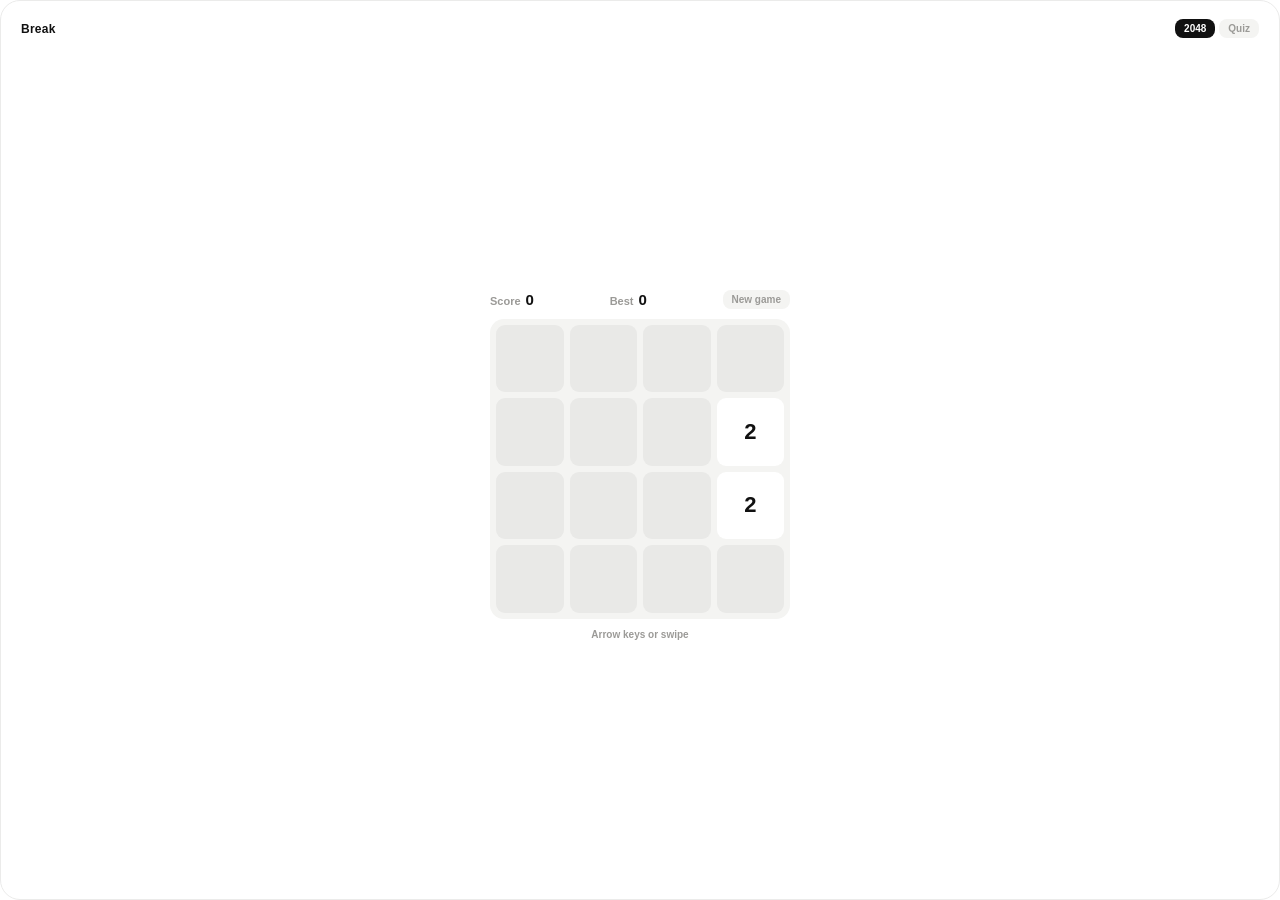
==== break.html @ 4e33201f "Add break widget (2048 + quiz)" ====
<!doctype html><html lang="en"><head><meta charset="utf-8"><meta name="viewport" content="width=device-width,initial-scale=1"><title>Break</title><link rel="stylesheet" href="w.css"><style>
.hd{padding-bottom:10px}.tabs{display:flex;gap:4px}
.pill.on{background:var(--ink);color:var(--bg)}
.pane{flex:1;min-height:0;display:none;flex-direction:column;align-items:center;justify-content:center;gap:10px}.pane.on{display:flex}
.bar{display:flex;align-items:center;justify-content:space-between;width:min(100%,300px);font-size:11px;font-weight:700;color:var(--mute)}
.bar b{color:var(--ink);font-size:15px;font-variant-numeric:tabular-nums;margin-left:5px}
.g{position:relative;width:min(100%,300px,calc(100vh - 150px));aspect-ratio:1;background:var(--chip);border-radius:14px;padding:6px;display:grid;grid-template-columns:repeat(4,1fr);grid-template-rows:repeat(4,1fr);gap:6px;touch-action:none;outline:0}
.c{border-radius:9px;background:var(--dot);display:flex;align-items:center;justify-content:center;font-weight:800;font-size:clamp(13px,5vmin,22px);font-variant-numeric:tabular-nums;color:var(--ink);transition:background .1s}
.c.v2{background:var(--bg)}.c.v4{background:#dcdcd9}.c.v8{background:#bdbdb9}.c.v16{background:#9a9a96;color:#fff}.c.v32{background:#787875;color:#fff}.c.v64{background:#5a5a57;color:#fff}.c.v128{background:#414140;color:#fff}.c.v256{background:#2e2e2d;color:#fff}.c.hi{background:#111;color:#fff}
.dark .c.v2{background:#3a3a3a}.dark .c.v4{background:#505050}.dark .c.v8{background:#6a6a6a}.dark .c.v16{background:#8a8a8a}.dark .c.v32{background:#a8a8a8;color:#111}.dark .c.v64{background:#c4c4c4;color:#111}.dark .c.v128{background:#dadada;color:#111}.dark .c.v256{background:#ececec;color:#111}.dark .c.hi{background:#fff;color:#111}
.c.big{font-size:clamp(11px,3.8vmin,17px)}
.ov{position:absolute;inset:0;border-radius:14px;background:rgba(255,255,255,.82);display:none;flex-direction:column;align-items:center;justify-content:center;gap:10px;font-weight:800;font-size:15px}.dark .ov{background:rgba(32,32,32,.85)}.ov.on{display:flex}
.hint{font-size:10px;color:var(--mute);font-weight:600}
.q{width:min(100%,420px);display:flex;flex-direction:column;gap:8px}
.qt{font-size:10px;font-weight:700;color:var(--mute);letter-spacing:.08em;text-transform:uppercase;display:flex;justify-content:space-between}
.qq{font-size:17px;font-weight:800;letter-spacing:-.01em;line-height:1.3;margin-bottom:2px}
.op{border:1px solid var(--line);background:var(--bg);color:var(--ink);font:inherit;font-size:12px;font-weight:600;line-height:1.4;text-align:left;border-radius:11px;padding:9px 12px;cursor:pointer}
.op:hover{border-color:var(--ink)}.op.ok{background:var(--ink);color:var(--bg);border-color:var(--ink)}.op.no{text-decoration:line-through;color:var(--mute)}.op:disabled{cursor:default}
.nx{align-self:flex-end;visibility:hidden}.nx.on{visibility:visible}
</style></head><body><div class="card"><div class="hd"><span>Break</span><span class="tabs"><button class="pill on" data-t="g">2048</button><button class="pill" data-t="q">Quiz</button></span></div>
<div class="pane on" id="pg"><div class="bar"><span>Score<b id="sc">0</b></span><span>Best<b id="bs">0</b></span><button class="pill" id="ng">New game</button></div><div class="g" id="g" tabindex="0" aria-label="2048 board. Use arrow keys."></div><div class="hint">Arrow keys or swipe</div></div>
<div class="pane" id="pq"><div class="q"><div class="qt"><span id="qs">Law terms</span><span id="qn"></span></div><div class="qq" id="qq"></div><div id="qo" style="display:flex;flex-direction:column;gap:6px"></div><button class="btn sm nx" id="qx">Next</button></div></div></div>
<script src="w.js"></script><script>
var $=W.$,G,S,over=false,best=+W.get('_g2048best',0)||0;
function rnd(n){return Math.floor(Math.random()*n)}
function spawn(){var e=[];G.forEach(function(v,i){if(!v)e.push(i)});if(e.length)G[e[rnd(e.length)]]=Math.random()<.9?2:4}
function fresh(){G=[];for(var i=0;i<16;i++)G.push(0);S=0;over=false;spawn();spawn();draw()}
function line(a){var o=a.filter(Boolean),r=[],i;for(i=0;i<o.length;i++){if(o[i]===o[i+1]){r.push(o[i]*2);S+=o[i]*2;i++}else r.push(o[i])}while(r.length<4)r.push(0);return r}
function move(d){if(over)return;var b=G.slice(),i,j,row;for(i=0;i<4;i++){row=[];for(j=0;j<4;j++)row.push(G[d<2?(d===0?i*4+j:i*4+3-j):(d===2?j*4+i:(3-j)*4+i)]);row=line(row);for(j=0;j<4;j++)G[d<2?(d===0?i*4+j:i*4+3-j):(d===2?j*4+i:(3-j)*4+i)]=row[j]}
if(G.join()!==b.join()){spawn();if(S>best){best=S;W.set('_g2048best',best)}if(stuck())over=true;draw()}}
function stuck(){for(var i=0;i<16;i++){if(!G[i])return false;if(i%4<3&&G[i]===G[i+1])return false;if(i<12&&G[i]===G[i+4])return false}return true}
function draw(){$('g').innerHTML=G.map(function(v){return '<div class="c'+(v?' '+(v>256?'hi':'v'+v):'')+(v>999?' big':'')+'">'+(v||'')+'</div>'}).join('')+'<div class="ov'+(over?' on':'')+'"><span>Game over</span><button class="btn sm" id="ag">Play again</button></div>';$('sc').textContent=S;$('bs').textContent=best;W.set('_g2048',{g:G,s:S})}
document.addEventListener('keydown',function(e){if(!$('pg').classList.contains('on'))return;var d={ArrowLeft:0,ArrowRight:1,ArrowUp:2,ArrowDown:3}[e.key];if(d==null)return;e.preventDefault();move(d)});
var tx=null,ty=null;$('g').addEventListener('pointerdown',function(e){tx=e.clientX;ty=e.clientY});
document.addEventListener('pointerup',function(e){if(tx==null)return;var dx=e.clientX-tx,dy=e.clientY-ty;tx=null;if(Math.max(Math.abs(dx),Math.abs(dy))<24)return;move(Math.abs(dx)>Math.abs(dy)?(dx<0?0:1):(dy<0?2:3))});
$('ng').onclick=fresh;$('g').onclick=function(e){if(e.target.id==='ag')fresh()};
var sv=W.get('_g2048',null);if(sv&&sv.g&&sv.g.length===16){G=sv.g;S=sv.s||0;over=stuck();draw()}else fresh();
var BASE=[['Consideration','A bargained-for exchange of something of legal value'],['Mailbox rule','Acceptance is effective when it is sent, not when it is received'],['Parol evidence rule','Bars outside evidence of earlier agreements that contradicts a fully integrated writing'],['Statute of frauds','Certain kinds of contracts must be in a signed writing to be enforceable'],['Promissory estoppel','A promise is enforced because someone reasonably relied on it to their detriment'],['Battery','Intentional harmful or offensive contact with another person'],['Assault','Intentionally causing reasonable apprehension of imminent harmful or offensive contact'],['Res ipsa loquitur','Negligence is inferred from the nature of the accident itself'],['Proximate cause','Legal cause: the harm falls within the foreseeable scope of the risk'],['Negligence per se','Breach is shown by violating a safety statute'],['Respondeat superior','An employer is liable for an employee’s torts within the scope of employment'],['Personal jurisdiction','A court’s power over the parties in the case'],['Subject matter jurisdiction','A court’s power to hear a particular type of case'],['Diversity jurisdiction','Parties are citizens of different states and more than $75,000 is in controversy'],['Erie doctrine','A federal court sitting in diversity applies state substantive law'],['Claim preclusion','A final judgment bars the same parties from relitigating the same claim'],['Summary judgment','Judgment without trial when there is no genuine dispute of material fact'],['Stare decisis','Courts follow precedent when deciding similar cases'],['Dicta','Statements in an opinion that are not necessary to the holding']],
Q=[],qi=0,right=0,done=0,mine=0;
function pool(){var P=[],seen={};try{W.get('nb',[]).forEach(function(x){var n=W.get('n:'+x.id,null);if(!n)return;n.pages.forEach(function(p){p.blocks.forEach(function(b){if(b.t==='concept'&&b.f&&b.f.k&&b.f.d){var k=b.f.k.trim(),d=b.f.d.replace(/\s+/g,' ').trim();if(k&&d&&d.length<220&&!seen[k.toLowerCase()]){seen[k.toLowerCase()]=1;P.push([k,d])}}})})})}catch(e){}
mine=P.length;BASE.forEach(function(b){if(!seen[b[0].toLowerCase()])P.push(b)});return P}
function shuf(a){for(var i=a.length-1;i>0;i--){var j=rnd(i+1),t=a[i];a[i]=a[j];a[j]=t}return a}
function ask(){if(!Q.length||qi>=Q.length){Q=shuf(pool());qi=0}var P=Q,cur=P[qi],ops=shuf(P.filter(function(x){return x!==cur})).slice(0,3);ops.push(cur);shuf(ops);
$('qs').textContent=mine?'Law terms + your '+mine+' concept'+(mine===1?'':'s'):'Law terms';$('qn').textContent=done?right+' / '+done:'';$('qq').textContent=cur[0];$('qx').classList.remove('on');
$('qo').innerHTML=ops.map(function(o){return '<button class="op" data-ok="'+(o===cur?1:0)+'">'+W.esc(o[1])+'</button>'}).join('')}
$('qo').onclick=function(e){var b=e.target.closest('.op');if(!b||b.disabled)return;done++;var ok=b.getAttribute('data-ok')==='1';if(ok)right++;[].forEach.call($('qo').children,function(x){x.disabled=true;if(x.getAttribute('data-ok')==='1')x.classList.add('ok');else if(x===b)x.classList.add('no')});$('qn').textContent=right+' / '+done;$('qx').classList.add('on');$('qx').focus()};
$('qx').onclick=function(){qi++;ask()};
document.querySelector('.tabs').onclick=function(e){var t=e.target.getAttribute('data-t');if(!t)return;[].forEach.call(this.children,function(b){b.classList.toggle('on',b===e.target)});$('pg').classList.toggle('on',t==='g');$('pq').classList.toggle('on',t==='q');if(t==='q'&&!$('qq').textContent)ask();if(t==='g')$('g').focus()};
</script></body></html>
---- w.css ----
:root{--bg:#fff;--ink:#111;--mute:#9b9a97;--line:#ebebea;--chip:#f4f4f2;--dot:#e9e9e7}
.dark{--bg:#202020;--ink:#f1f1ef;--mute:#8b8b88;--line:#2f2f2f;--chip:#2d2d2d;--dot:#3b3b3b}
*{box-sizing:border-box}
html,body{height:100%;margin:0;background:transparent}
body{font-family:-apple-system,BlinkMacSystemFont,"Pretendard","Apple SD Gothic Neo","Segoe UI","Helvetica Neue",Arial,sans-serif;color:var(--ink);-webkit-font-smoothing:antialiased}
.card{position:relative;height:100vh;background:var(--bg);border:1px solid var(--line);border-radius:20px;padding:18px 20px;display:flex;flex-direction:column;overflow:hidden}
.hd{display:flex;justify-content:space-between;align-items:center;gap:8px;font-size:12px;font-weight:700;letter-spacing:.02em;flex:none}
.sub{font-size:11px;color:var(--mute);font-weight:600}
.mid{flex:1;min-height:0;display:flex;flex-direction:column;align-items:center;justify-content:center}
.pill{border:0;background:var(--chip);color:var(--mute);border-radius:8px;font:inherit;font-size:10px;font-weight:700;padding:4px 9px;cursor:pointer}
.pill:hover{color:var(--ink)}
.btn{border:0;border-radius:999px;background:var(--ink);color:var(--bg);font:inherit;font-size:12px;font-weight:700;padding:9px 22px;cursor:pointer}
.btn.ghost{background:var(--chip);color:var(--mute)}
input{font:inherit;font-size:11px;color:var(--ink);background:var(--bg);border:1px solid var(--line);border-radius:7px;padding:4px 6px;min-width:0}
input:focus,button:focus-visible,[contenteditable]:focus{outline:2px solid var(--ink);outline-offset:1px}
.num{font-variant-numeric:tabular-nums;letter-spacing:-.03em;font-weight:800}
textarea{font:11px/1.4 ui-monospace,Menlo,monospace;color:var(--ink);background:var(--bg);border:1px solid var(--line);border-radius:8px;padding:8px;resize:none;width:100%}
select{font:inherit;font-size:11px;color:var(--ink);background:var(--bg);border:1px solid var(--line);border-radius:7px;padding:4px 6px;min-width:0}
.sheet{position:absolute;inset:0;background:rgba(0,0,0,.28);display:none;align-items:center;justify-content:center;z-index:5}
.sheet.on{display:flex}
.box{background:var(--bg);border:1px solid var(--line);border-radius:16px;padding:16px;width:min(300px,90%);max-height:92%;overflow:auto;display:flex;flex-direction:column;gap:8px}
.box h3{margin:0 0 2px;font-size:13px}
.box label{font-size:10px;font-weight:700;color:var(--mute);display:flex;flex-direction:column;gap:3px}
.box input,.box select{font-size:12px;padding:7px 8px}
.rowb{display:flex;gap:6px;justify-content:space-between;margin-top:4px}
.btn.sm{padding:7px 14px;font-size:11px}
.empty{font-size:11px;color:var(--mute);text-align:center;padding:18px 8px;line-height:1.6}
.hd>span,.pill,.sub{white-space:nowrap}
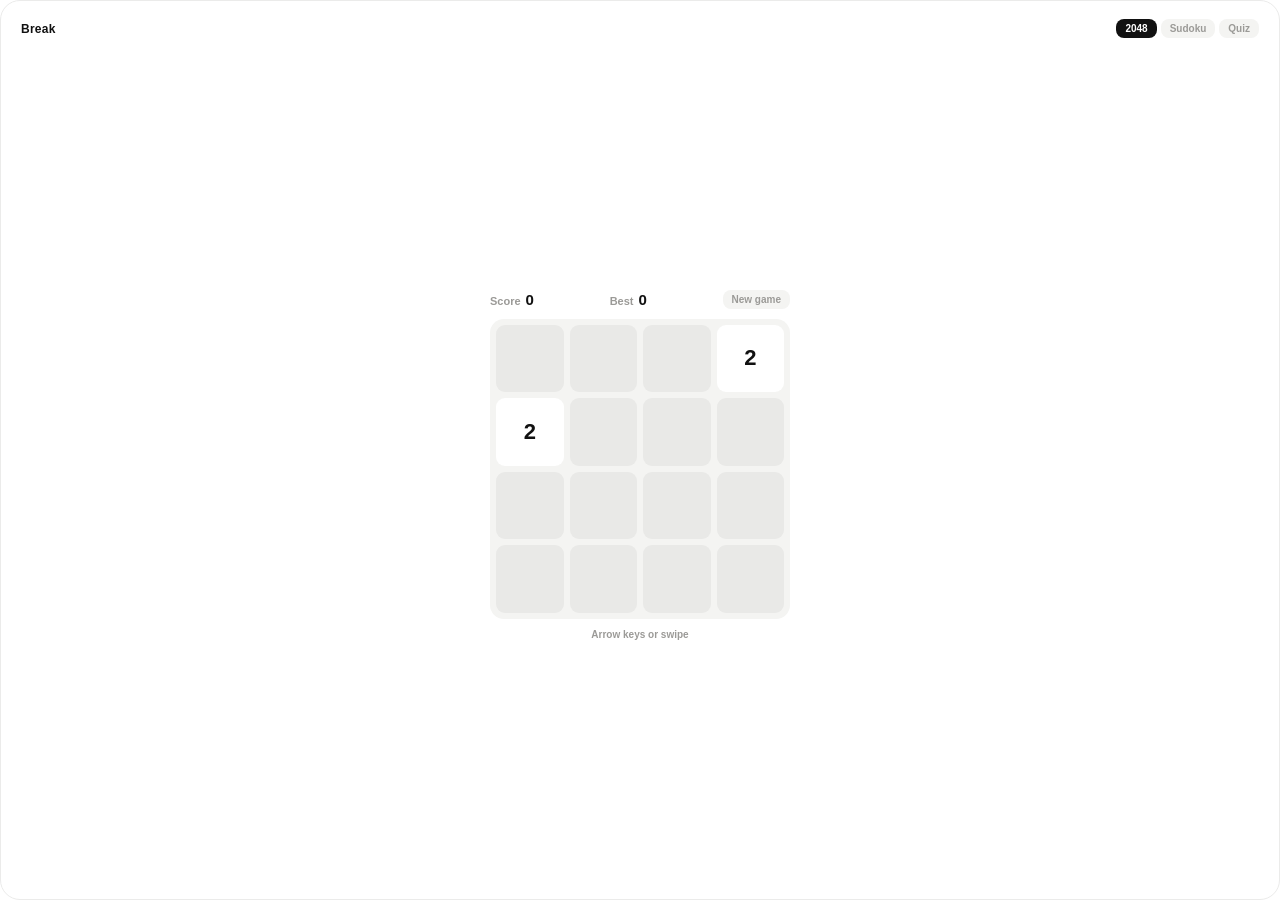
==== commit e62a52fa: "Break: add Sudoku" ====
--- a/break.html
+++ b/break.html
@@ -17,8 +17,23 @@
 .op{border:1px solid var(--line);background:var(--bg);color:var(--ink);font:inherit;font-size:12px;font-weight:600;line-height:1.4;text-align:left;border-radius:11px;padding:9px 12px;cursor:pointer}
 .op:hover{border-color:var(--ink)}.op.ok{background:var(--ink);color:var(--bg);border-color:var(--ink)}.op.no{text-decoration:line-through;color:var(--mute)}.op:disabled{cursor:default}
 .nx{align-self:flex-end;visibility:hidden}.nx.on{visibility:visible}
-</style></head><body><div class="card"><div class="hd"><span>Break</span><span class="tabs"><button class="pill on" data-t="g">2048</button><button class="pill" data-t="q">Quiz</button></span></div>
+.sd{position:relative;width:min(100%,320px,calc(100vh - 170px));aspect-ratio:1;display:grid;grid-template-columns:repeat(9,1fr);grid-template-rows:repeat(9,1fr);border:2px solid var(--ink);border-radius:10px;overflow:hidden;outline:0;background:var(--bg)}
+.sc{display:flex;align-items:center;justify-content:center;font-size:clamp(11px,4.2vmin,19px);font-weight:500;color:#2563eb;border-right:1px solid var(--line);border-bottom:1px solid var(--line);cursor:pointer;user-select:none;font-variant-numeric:tabular-nums}
+.dark .sc{color:#7aa7ff}
+.sc.gv{color:var(--ink);font-weight:800}
+.sc:nth-child(9n){border-right:0}.sc:nth-child(n+73){border-bottom:0}
+.sc:nth-child(9n+3),.sc:nth-child(9n+6){border-right:2px solid var(--ink)}
+.sc:nth-child(n+19):nth-child(-n+27),.sc:nth-child(n+46):nth-child(-n+54){border-bottom:2px solid var(--ink)}
+.sc.rl{background:var(--chip)}.sc.sm{background:var(--dot)}.sc.on{background:var(--ink);color:var(--bg)}
+.sc.bad{color:#e5484d;text-decoration:underline}
+.np{display:flex;gap:4px;width:min(100%,320px)}
+.np button{flex:1;border:0;border-radius:8px;background:var(--chip);color:var(--ink);font:inherit;font-size:13px;font-weight:800;padding:7px 0;cursor:pointer}
+.np button:hover{background:var(--dot)}.np button.x{font-size:11px;color:var(--mute)}.np button.dn{opacity:.3}
+.sd .ov{border-radius:8px}
+.lv{border:0;background:transparent;font:inherit;font-size:11px;font-weight:700;color:var(--mute);cursor:pointer;padding:0 4px}.lv.on{color:var(--ink)}
+</style></head><body><div class="card"><div class="hd"><span>Break</span><span class="tabs"><button class="pill on" data-t="g">2048</button><button class="pill" data-t="s">Sudoku</button><button class="pill" data-t="q">Quiz</button></span></div>
 <div class="pane on" id="pg"><div class="bar"><span>Score<b id="sc">0</b></span><span>Best<b id="bs">0</b></span><button class="pill" id="ng">New game</button></div><div class="g" id="g" tabindex="0" aria-label="2048 board. Use arrow keys."></div><div class="hint">Arrow keys or swipe</div></div>
+<div class="pane" id="ps"><div class="bar"><span id="lvs"><button class="lv" data-l="e">Easy</button><button class="lv" data-l="m">Medium</button><button class="lv" data-l="h">Hard</button></span><span>Mistakes<b id="mk">0</b></span><button class="pill" id="ns">New</button></div><div class="sd" id="sd" tabindex="0" aria-label="Sudoku board. Click a cell, then type 1 to 9."></div><div class="np" id="np"></div></div>
 <div class="pane" id="pq"><div class="q"><div class="qt"><span id="qs">Law terms</span><span id="qn"></span></div><div class="qq" id="qq"></div><div id="qo" style="display:flex;flex-direction:column;gap:6px"></div><button class="btn sm nx" id="qx">Next</button></div></div></div>
 <script src="w.js"></script><script>
 var $=W.$,G,S,over=false,best=+W.get('_g2048best',0)||0;
@@ -45,5 +60,25 @@
 $('qo').innerHTML=ops.map(function(o){return '<button class="op" data-ok="'+(o===cur?1:0)+'">'+W.esc(o[1])+'</button>'}).join('')}
 $('qo').onclick=function(e){var b=e.target.closest('.op');if(!b||b.disabled)return;done++;var ok=b.getAttribute('data-ok')==='1';if(ok)right++;[].forEach.call($('qo').children,function(x){x.disabled=true;if(x.getAttribute('data-ok')==='1')x.classList.add('ok');else if(x===b)x.classList.add('no')});$('qn').textContent=right+' / '+done;$('qx').classList.add('on');$('qx').focus()};
 $('qx').onclick=function(){qi++;ask()};
-document.querySelector('.tabs').onclick=function(e){var t=e.target.getAttribute('data-t');if(!t)return;[].forEach.call(this.children,function(b){b.classList.toggle('on',b===e.target)});$('pg').classList.toggle('on',t==='g');$('pq').classList.toggle('on',t==='q');if(t==='q'&&!$('qq').textContent)ask();if(t==='g')$('g').focus()};
+
+var SD=null,SL=-1;
+function solve(b,cnt){var i=b.indexOf(0);if(i<0)return 1;var r=Math.floor(i/9),c=i%9,br=r-r%3,bc=c-c%3,n=0,ds=[1,2,3,4,5,6,7,8,9];if(!cnt)shuf(ds);
+for(var k=0;k<9;k++){var d=ds[k],ok=true;for(var j=0;j<9&&ok;j++){if(b[r*9+j]===d||b[j*9+c]===d||b[(br+Math.floor(j/3))*9+bc+j%3]===d)ok=false}
+if(ok){b[i]=d;var x=solve(b,cnt);if(!cnt&&x)return 1;n+=x;if(cnt&&n>1){b[i]=0;return n}b[i]=0}}return n}
+function gen(lv){var full=[];for(var i=0;i<81;i++)full.push(0);solve(full,false);var p=full.slice(),idx=[];for(i=0;i<81;i++)idx.push(i);shuf(idx);var target={e:38,m:30,h:25}[lv]||30,left=81;
+for(i=0;i<81&&left>target;i++){var k=idx[i],v=p[k];p[k]=0;if(solve(p.slice(),true)!==1)p[k]=v;else left--}
+SD={lv:lv,a:full,g:p,u:p.slice(),m:0,w:false};SL=-1;W.set('_sdk',SD);sdraw()}
+function sdraw(){if(!SD)return;var sv=SL>=0?SD.u[SL]:0,sr=Math.floor(SL/9),sc=SL%9,h='',cnt={};
+for(var i=0;i<81;i++){var v=SD.u[i];if(v)cnt[v]=(cnt[v]||0)+1;var r=Math.floor(i/9),c=i%9,cl='sc';if(SD.g[i])cl+=' gv';if(i===SL)cl+=' on';else if(sv&&v===sv)cl+=' sm';else if(SL>=0&&(r===sr||c===sc||(Math.floor(r/3)===Math.floor(sr/3)&&Math.floor(c/3)===Math.floor(sc/3))))cl+=' rl';
+if(v&&!SD.g[i]&&v!==SD.a[i])cl+=' bad';h+='<div class="'+cl+'" data-i="'+i+'">'+(v||'')+'</div>'}
+h+='<div class="ov'+(SD.w?' on':'')+'"><span>Solved!</span><button class="btn sm" id="as">New puzzle</button></div>';$('sd').innerHTML=h;$('mk').textContent=SD.m;
+var nh='';for(var d=1;d<=9;d++)nh+='<button data-n="'+d+'"'+(cnt[d]>=9?' class="dn"':'')+'>'+d+'</button>';$('np').innerHTML=nh+'<button class="x" data-n="0">Erase</button>';
+[].forEach.call(document.querySelectorAll('.lv'),function(b){b.classList.toggle('on',b.getAttribute('data-l')===SD.lv)})}
+function put(n){if(!SD||SD.w||SL<0||SD.g[SL])return;if(n&&n!==SD.a[SL]&&SD.u[SL]!==n)SD.m++;SD.u[SL]=n;if(SD.u.join()===SD.a.join())SD.w=true;W.set('_sdk',SD);sdraw()}
+$('sd').onclick=function(e){if(e.target.id==='as'){gen(SD.lv);return}var c=e.target.closest('.sc');if(!c)return;SL=+c.getAttribute('data-i');sdraw();$('sd').focus()};
+$('np').onclick=function(e){var b=e.target.closest('button');if(b)put(+b.getAttribute('data-n'))};
+$('lvs').onclick=function(e){var l=e.target.getAttribute('data-l');if(l)gen(l)};$('ns').onclick=function(){gen(SD?SD.lv:'m')};
+document.addEventListener('keydown',function(e){if(!$('ps').classList.contains('on')||!SD)return;if(/^[1-9]$/.test(e.key)){put(+e.key);return}if(e.key==='Backspace'||e.key==='Delete'||e.key==='0'){e.preventDefault();put(0);return}
+var mv={ArrowLeft:-1,ArrowRight:1,ArrowUp:-9,ArrowDown:9}[e.key];if(mv==null)return;e.preventDefault();if(SL<0)SL=0;else{var n=SL+mv;if(n>=0&&n<81&&!(mv===-1&&SL%9===0)&&!(mv===1&&SL%9===8))SL=n}sdraw()});
+document.querySelector('.tabs').onclick=function(e){var t=e.target.getAttribute('data-t');if(!t)return;[].forEach.call(this.children,function(b){b.classList.toggle('on',b===e.target)});$('pg').classList.toggle('on',t==='g');$('pq').classList.toggle('on',t==='q');$('ps').classList.toggle('on',t==='s');if(t==='s'){if(!SD){var o=W.get('_sdk',null);if(o&&o.a&&o.u){SD=o;sdraw()}else gen('e')}$('sd').focus()}if(t==='q'&&!$('qq').textContent)ask();if(t==='g')$('g').focus()};
 </script></body></html>
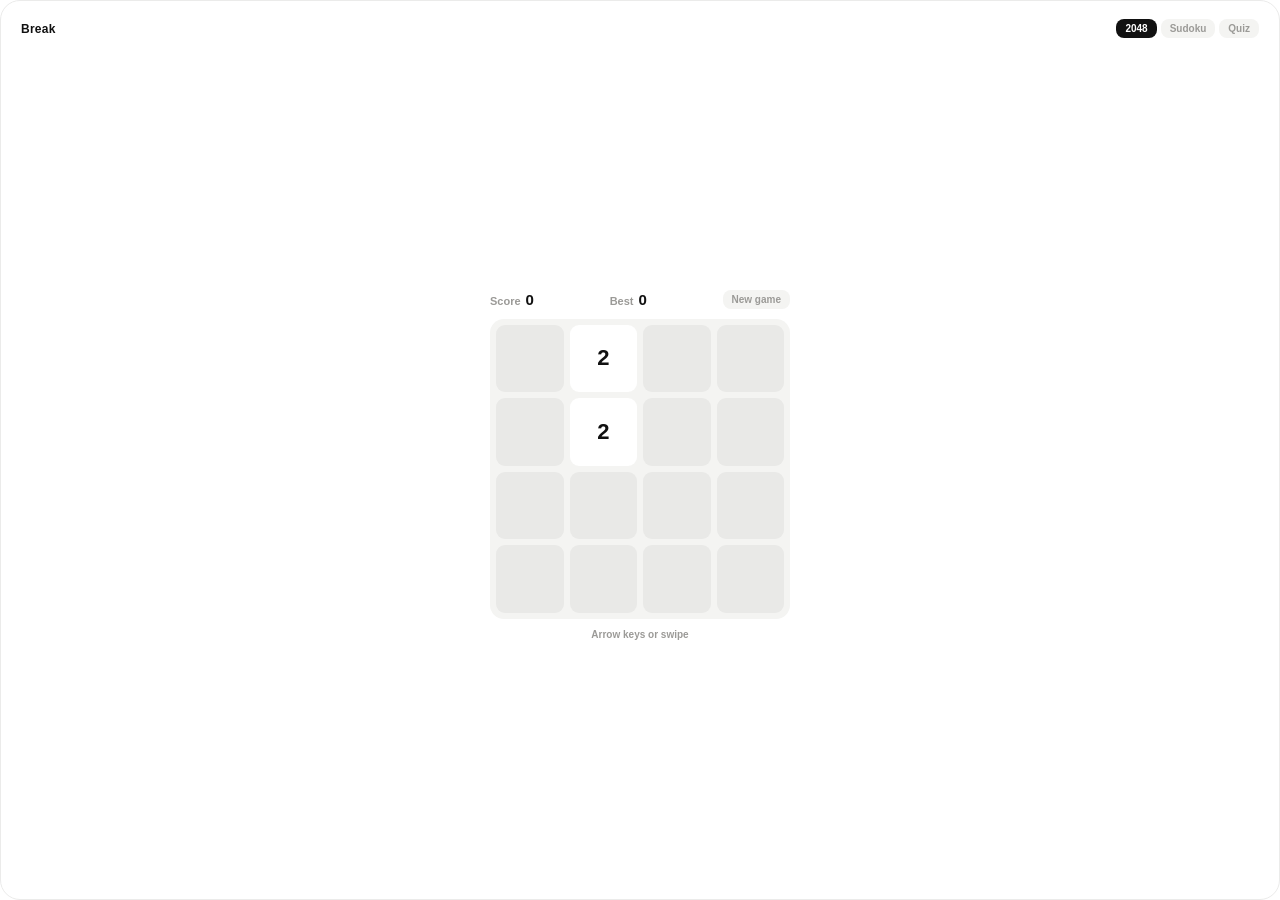
==== commit 008cb671: "Break: quiz by course" ====
--- a/break.html
+++ b/break.html
@@ -31,10 +31,10 @@
 .np button:hover{background:var(--dot)}.np button.x{font-size:11px;color:var(--mute)}.np button.dn{opacity:.3}
 .sd .ov{border-radius:8px}
 .lv{border:0;background:transparent;font:inherit;font-size:11px;font-weight:700;color:var(--mute);cursor:pointer;padding:0 4px}.lv.on{color:var(--ink)}
-</style></head><body><div class="card"><div class="hd"><span>Break</span><span class="tabs"><button class="pill on" data-t="g">2048</button><button class="pill" data-t="s">Sudoku</button><button class="pill" data-t="q">Quiz</button></span></div>
+#qc{border:0;background:var(--chip);border-radius:8px;font-size:11px;font-weight:700;padding:4px 8px;color:var(--ink);text-transform:none;letter-spacing:0;cursor:pointer}.qt{align-items:center}</style></head><body><div class="card"><div class="hd"><span>Break</span><span class="tabs"><button class="pill on" data-t="g">2048</button><button class="pill" data-t="s">Sudoku</button><button class="pill" data-t="q">Quiz</button></span></div>
 <div class="pane on" id="pg"><div class="bar"><span>Score<b id="sc">0</b></span><span>Best<b id="bs">0</b></span><button class="pill" id="ng">New game</button></div><div class="g" id="g" tabindex="0" aria-label="2048 board. Use arrow keys."></div><div class="hint">Arrow keys or swipe</div></div>
 <div class="pane" id="ps"><div class="bar"><span id="lvs"><button class="lv" data-l="e">Easy</button><button class="lv" data-l="m">Medium</button><button class="lv" data-l="h">Hard</button></span><span>Mistakes<b id="mk">0</b></span><button class="pill" id="ns">New</button></div><div class="sd" id="sd" tabindex="0" aria-label="Sudoku board. Click a cell, then type 1 to 9."></div><div class="np" id="np"></div></div>
-<div class="pane" id="pq"><div class="q"><div class="qt"><span id="qs">Law terms</span><span id="qn"></span></div><div class="qq" id="qq"></div><div id="qo" style="display:flex;flex-direction:column;gap:6px"></div><button class="btn sm nx" id="qx">Next</button></div></div></div>
+<div class="pane" id="pq"><div class="q"><div class="qt"><select id="qc" aria-label="Course"></select><span><span id="qs"></span> <span id="qn"></span></span></div><div class="qq" id="qq"></div><div id="qo" style="display:flex;flex-direction:column;gap:6px"></div><button class="btn sm nx" id="qx">Next</button></div></div></div>
 <script src="w.js"></script><script>
 var $=W.$,G,S,over=false,best=+W.get('_g2048best',0)||0;
 function rnd(n){return Math.floor(Math.random()*n)}
@@ -50,16 +50,24 @@
 document.addEventListener('pointerup',function(e){if(tx==null)return;var dx=e.clientX-tx,dy=e.clientY-ty;tx=null;if(Math.max(Math.abs(dx),Math.abs(dy))<24)return;move(Math.abs(dx)>Math.abs(dy)?(dx<0?0:1):(dy<0?2:3))});
 $('ng').onclick=fresh;$('g').onclick=function(e){if(e.target.id==='ag')fresh()};
 var sv=W.get('_g2048',null);if(sv&&sv.g&&sv.g.length===16){G=sv.g;S=sv.s||0;over=stuck();draw()}else fresh();
-var BASE=[['Consideration','A bargained-for exchange of something of legal value'],['Mailbox rule','Acceptance is effective when it is sent, not when it is received'],['Parol evidence rule','Bars outside evidence of earlier agreements that contradicts a fully integrated writing'],['Statute of frauds','Certain kinds of contracts must be in a signed writing to be enforceable'],['Promissory estoppel','A promise is enforced because someone reasonably relied on it to their detriment'],['Battery','Intentional harmful or offensive contact with another person'],['Assault','Intentionally causing reasonable apprehension of imminent harmful or offensive contact'],['Res ipsa loquitur','Negligence is inferred from the nature of the accident itself'],['Proximate cause','Legal cause: the harm falls within the foreseeable scope of the risk'],['Negligence per se','Breach is shown by violating a safety statute'],['Respondeat superior','An employer is liable for an employee’s torts within the scope of employment'],['Personal jurisdiction','A court’s power over the parties in the case'],['Subject matter jurisdiction','A court’s power to hear a particular type of case'],['Diversity jurisdiction','Parties are citizens of different states and more than $75,000 is in controversy'],['Erie doctrine','A federal court sitting in diversity applies state substantive law'],['Claim preclusion','A final judgment bars the same parties from relitigating the same claim'],['Summary judgment','Judgment without trial when there is no genuine dispute of material fact'],['Stare decisis','Courts follow precedent when deciding similar cases'],['Dicta','Statements in an opinion that are not necessary to the holding']],
+var BASE=[['k','Consideration','A bargained-for exchange of something of legal value'],['k','Mailbox rule','Acceptance is effective when it is sent, not when it is received'],['k','Parol evidence rule','Bars outside evidence of earlier agreements that contradicts a fully integrated writing'],['k','Statute of frauds','Certain kinds of contracts must be in a signed writing to be enforceable'],['k','Promissory estoppel','A promise is enforced because someone reasonably relied on it to their detriment'],['k','Mirror image rule','An acceptance must match the offer exactly or it becomes a counteroffer'],['k','Expectation damages','Puts the injured party where they would have been if the contract had been performed'],['k','Illusory promise','A promise that does not actually commit the promisor to anything'],
+['t','Battery','Intentional harmful or offensive contact with another person'],['t','Assault','Intentionally causing reasonable apprehension of imminent harmful or offensive contact'],['t','Res ipsa loquitur','Negligence is inferred from the nature of the accident itself'],['t','Proximate cause','Legal cause: the harm falls within the foreseeable scope of the risk'],['t','Negligence per se','Breach is shown by violating a safety statute'],['t','Respondeat superior','An employer is liable for an employee’s torts within the scope of employment'],['t','Transferred intent','Intent toward one person carries over when the act harms another'],['t','False imprisonment','Intentionally confining someone within boundaries they know of or are harmed by'],
+['c','Personal jurisdiction','A court’s power over the parties in the case'],['c','Subject matter jurisdiction','A court’s power to hear a particular type of case'],['c','Diversity jurisdiction','Parties are citizens of different states and more than $75,000 is in controversy'],['c','Erie doctrine','A federal court sitting in diversity applies state substantive law'],['c','Claim preclusion','A final judgment bars the same parties from relitigating the same claim'],['c','Summary judgment','Judgment without trial when there is no genuine dispute of material fact'],['c','Federal question jurisdiction','Federal courts can hear cases arising under federal law'],['c','Minimum contacts','Enough connection with the forum state that being sued there is fair'],
+['l','Stare decisis','Courts follow precedent when deciding similar cases'],['l','Dicta','Statements in an opinion that are not necessary to the holding'],['l','Holding','The court’s answer to the legal issue, which binds later courts'],['l','Mandatory authority','Law a court must follow, such as a higher court in the same jurisdiction'],['l','Persuasive authority','Law a court may consider but does not have to follow']],
+QC=W.get('_qc','all')||'all',
 Q=[],qi=0,right=0,done=0,mine=0;
-function pool(){var P=[],seen={};try{W.get('nb',[]).forEach(function(x){var n=W.get('n:'+x.id,null);if(!n)return;n.pages.forEach(function(p){p.blocks.forEach(function(b){if(b.t==='concept'&&b.f&&b.f.k&&b.f.d){var k=b.f.k.trim(),d=b.f.d.replace(/\s+/g,' ').trim();if(k&&d&&d.length<220&&!seen[k.toLowerCase()]){seen[k.toLowerCase()]=1;P.push([k,d])}}})})})}catch(e){}
-mine=P.length;BASE.forEach(function(b){if(!seen[b[0].toLowerCase()])P.push(b)});return P}
+function kind(n){n=(n||'').toLowerCase();return /contract/.test(n)?'k':/tort/.test(n)?'t':/civ/.test(n)?'c':/lawyer|writing|legal/.test(n)?'l':''}
+function pool(cid){var C=W.courses(),P=[],seen={},want=null;if(cid!=='all'){var co=C.filter(function(c){return c.id===cid})[0];want=co?kind(co.n):'?'}mine=0;
+try{W.get('nb',[]).forEach(function(x){if(cid!=='all'&&x.c!==cid)return;var n=W.get('n:'+x.id,null);if(!n)return;n.pages.forEach(function(p){p.blocks.forEach(function(b){if(b.t==='concept'&&b.f&&b.f.k&&b.f.d){var k=b.f.k.trim(),d=b.f.d.replace(/\s+/g,' ').trim();if(k&&d&&d.length<220&&!seen[k.toLowerCase()]){seen[k.toLowerCase()]=1;P.push([k,d]);mine++}}})})})}catch(e){}
+BASE.forEach(function(b){if((want===null||b[0]===want)&&!seen[b[1].toLowerCase()])P.push([b[1],b[2]])});return P}
+function qsel(){var C=W.courses();$('qc').innerHTML='<option value="all">All courses</option>'+C.map(function(c){return '<option value="'+c.id+'">'+W.esc(c.n)+'</option>'}).join('');if(QC!=='all'&&!C.some(function(c){return c.id===QC}))QC='all';$('qc').value=QC}
 function shuf(a){for(var i=a.length-1;i>0;i--){var j=rnd(i+1),t=a[i];a[i]=a[j];a[j]=t}return a}
-function ask(){if(!Q.length||qi>=Q.length){Q=shuf(pool());qi=0}var P=Q,cur=P[qi],ops=shuf(P.filter(function(x){return x!==cur})).slice(0,3);ops.push(cur);shuf(ops);
-$('qs').textContent=mine?'Law terms + your '+mine+' concept'+(mine===1?'':'s'):'Law terms';$('qn').textContent=done?right+' / '+done:'';$('qq').textContent=cur[0];$('qx').classList.remove('on');
+function ask(){if(!Q.length||qi>=Q.length){Q=shuf(pool(QC));qi=0}if(!Q.length){$('qq').textContent='No terms yet';$('qo').innerHTML='<div class="empty">Add Concept cards to this course’s notes and they’ll show up here.</div>';$('qn').textContent='';return}var P=Q,cur=P[qi],ds=P.filter(function(x){return x!==cur});if(ds.length<3){var all=pool('all').filter(function(x){return x[0]!==cur[0]&&!ds.some(function(y){return y[0]===x[0]})});ds=ds.concat(shuf(all).slice(0,3-ds.length))}var ops=shuf(ds).slice(0,3);ops.push(cur);shuf(ops);
+$('qs').textContent=(mine?mine+' from your notes · ':'')+Q.length+' terms';$('qn').textContent=done?'· '+right+'/'+done:'';$('qq').textContent=cur[0];$('qx').classList.remove('on');
 $('qo').innerHTML=ops.map(function(o){return '<button class="op" data-ok="'+(o===cur?1:0)+'">'+W.esc(o[1])+'</button>'}).join('')}
-$('qo').onclick=function(e){var b=e.target.closest('.op');if(!b||b.disabled)return;done++;var ok=b.getAttribute('data-ok')==='1';if(ok)right++;[].forEach.call($('qo').children,function(x){x.disabled=true;if(x.getAttribute('data-ok')==='1')x.classList.add('ok');else if(x===b)x.classList.add('no')});$('qn').textContent=right+' / '+done;$('qx').classList.add('on');$('qx').focus()};
+$('qo').onclick=function(e){var b=e.target.closest('.op');if(!b||b.disabled)return;done++;var ok=b.getAttribute('data-ok')==='1';if(ok)right++;[].forEach.call($('qo').children,function(x){x.disabled=true;if(x.getAttribute('data-ok')==='1')x.classList.add('ok');else if(x===b)x.classList.add('no')});$('qn').textContent='· '+right+'/'+done;$('qx').classList.add('on');$('qx').focus()};
 $('qx').onclick=function(){qi++;ask()};
+$('qc').onchange=function(){QC=this.value;W.set('_qc',QC);Q=[];qi=0;right=0;done=0;ask()};
 
 var SD=null,SL=-1;
 function solve(b,cnt){var i=b.indexOf(0);if(i<0)return 1;var r=Math.floor(i/9),c=i%9,br=r-r%3,bc=c-c%3,n=0,ds=[1,2,3,4,5,6,7,8,9];if(!cnt)shuf(ds);
@@ -80,5 +88,5 @@
 $('lvs').onclick=function(e){var l=e.target.getAttribute('data-l');if(l)gen(l)};$('ns').onclick=function(){gen(SD?SD.lv:'m')};
 document.addEventListener('keydown',function(e){if(!$('ps').classList.contains('on')||!SD)return;if(/^[1-9]$/.test(e.key)){put(+e.key);return}if(e.key==='Backspace'||e.key==='Delete'||e.key==='0'){e.preventDefault();put(0);return}
 var mv={ArrowLeft:-1,ArrowRight:1,ArrowUp:-9,ArrowDown:9}[e.key];if(mv==null)return;e.preventDefault();if(SL<0)SL=0;else{var n=SL+mv;if(n>=0&&n<81&&!(mv===-1&&SL%9===0)&&!(mv===1&&SL%9===8))SL=n}sdraw()});
-document.querySelector('.tabs').onclick=function(e){var t=e.target.getAttribute('data-t');if(!t)return;[].forEach.call(this.children,function(b){b.classList.toggle('on',b===e.target)});$('pg').classList.toggle('on',t==='g');$('pq').classList.toggle('on',t==='q');$('ps').classList.toggle('on',t==='s');if(t==='s'){if(!SD){var o=W.get('_sdk',null);if(o&&o.a&&o.u){SD=o;sdraw()}else gen('e')}$('sd').focus()}if(t==='q'&&!$('qq').textContent)ask();if(t==='g')$('g').focus()};
+document.querySelector('.tabs').onclick=function(e){var t=e.target.getAttribute('data-t');if(!t)return;[].forEach.call(this.children,function(b){b.classList.toggle('on',b===e.target)});$('pg').classList.toggle('on',t==='g');$('pq').classList.toggle('on',t==='q');$('ps').classList.toggle('on',t==='s');if(t==='s'){if(!SD){var o=W.get('_sdk',null);if(o&&o.a&&o.u){SD=o;sdraw()}else gen('e')}$('sd').focus()}if(t==='q'){qsel();if(!$('qq').textContent)ask()}if(t==='g')$('g').focus()};
 </script></body></html>
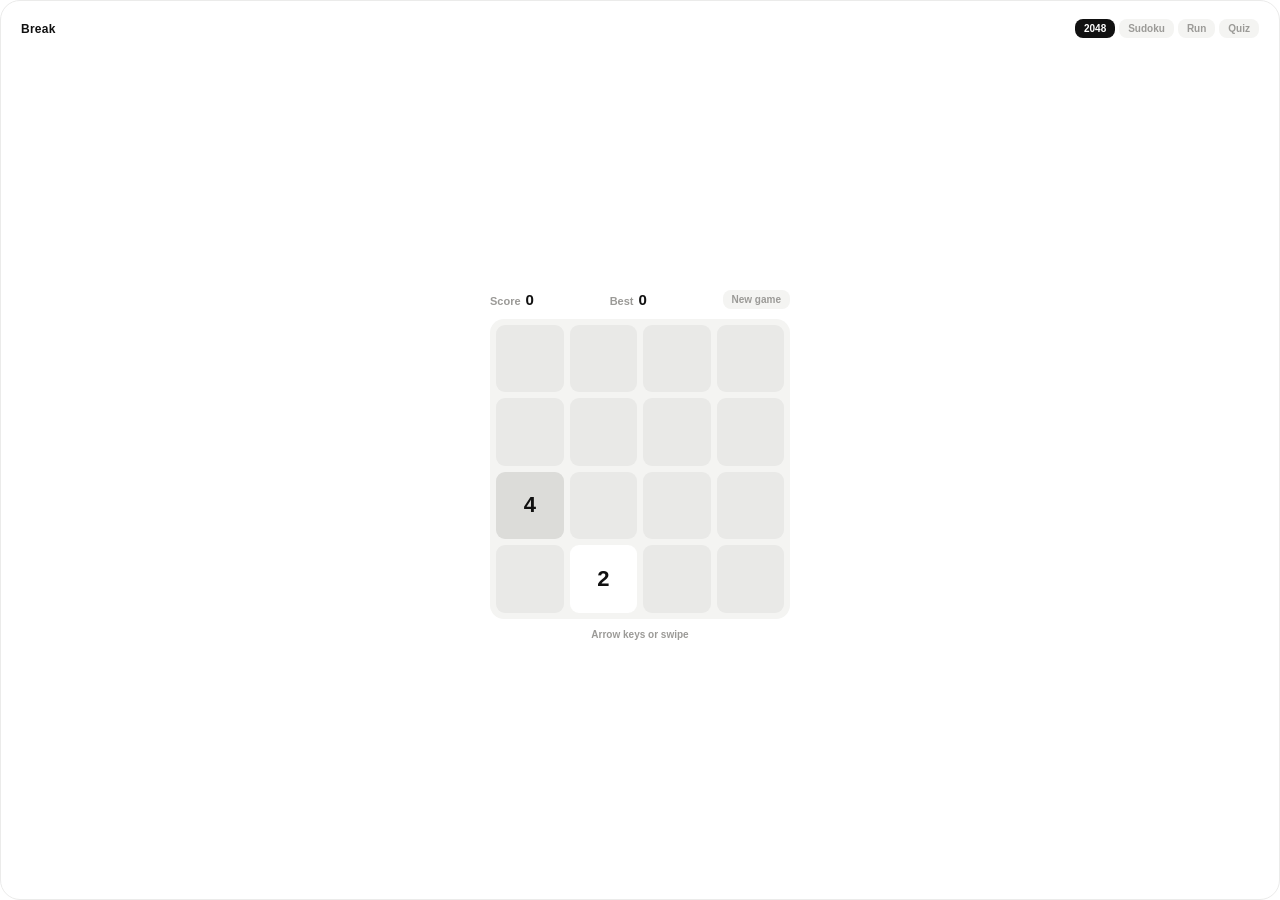
==== commit bcead0ef: "Break: runner game; notes: keep scroll, robust text color" ====
--- a/break.html
+++ b/break.html
@@ -31,9 +31,10 @@
 .np button:hover{background:var(--dot)}.np button.x{font-size:11px;color:var(--mute)}.np button.dn{opacity:.3}
 .sd .ov{border-radius:8px}
 .lv{border:0;background:transparent;font:inherit;font-size:11px;font-weight:700;color:var(--mute);cursor:pointer;padding:0 4px}.lv.on{color:var(--ink)}
-#qc{border:0;background:var(--chip);border-radius:8px;font-size:11px;font-weight:700;padding:4px 8px;color:var(--ink);text-transform:none;letter-spacing:0;cursor:pointer}.qt{align-items:center}</style></head><body><div class="card"><div class="hd"><span>Break</span><span class="tabs"><button class="pill on" data-t="g">2048</button><button class="pill" data-t="s">Sudoku</button><button class="pill" data-t="q">Quiz</button></span></div>
+#qc{border:0;background:var(--chip);border-radius:8px;font-size:11px;font-weight:700;padding:4px 8px;color:var(--ink);text-transform:none;letter-spacing:0;cursor:pointer}.qt{align-items:center}#rc{width:min(100%,560px);aspect-ratio:600/180;cursor:pointer;touch-action:manipulation}#pr .bar{width:min(100%,560px);justify-content:flex-start;gap:18px}</style></head><body><div class="card"><div class="hd"><span>Break</span><span class="tabs"><button class="pill on" data-t="g">2048</button><button class="pill" data-t="s">Sudoku</button><button class="pill" data-t="r">Run</button><button class="pill" data-t="q">Quiz</button></span></div>
 <div class="pane on" id="pg"><div class="bar"><span>Score<b id="sc">0</b></span><span>Best<b id="bs">0</b></span><button class="pill" id="ng">New game</button></div><div class="g" id="g" tabindex="0" aria-label="2048 board. Use arrow keys."></div><div class="hint">Arrow keys or swipe</div></div>
 <div class="pane" id="ps"><div class="bar"><span id="lvs"><button class="lv" data-l="e">Easy</button><button class="lv" data-l="m">Medium</button><button class="lv" data-l="h">Hard</button></span><span>Mistakes<b id="mk">0</b></span><button class="pill" id="ns">New</button></div><div class="sd" id="sd" tabindex="0" aria-label="Sudoku board. Click a cell, then type 1 to 9."></div><div class="np" id="np"></div></div>
+<div class="pane" id="pr"><div class="bar"><span>Score<b id="rsc">0</b></span><span>Best<b id="rbs">0</b></span></div><canvas id="rc" width="600" height="180" aria-label="Runner game. Press space or tap to jump."></canvas><div class="hint">Space / ↑ or tap to jump · ↓ to duck</div></div>
 <div class="pane" id="pq"><div class="q"><div class="qt"><select id="qc" aria-label="Course"></select><span><span id="qs"></span> <span id="qn"></span></span></div><div class="qq" id="qq"></div><div id="qo" style="display:flex;flex-direction:column;gap:6px"></div><button class="btn sm nx" id="qx">Next</button></div></div></div>
 <script src="w.js"></script><script>
 var $=W.$,G,S,over=false,best=+W.get('_g2048best',0)||0;
@@ -88,5 +89,31 @@
 $('lvs').onclick=function(e){var l=e.target.getAttribute('data-l');if(l)gen(l)};$('ns').onclick=function(){gen(SD?SD.lv:'m')};
 document.addEventListener('keydown',function(e){if(!$('ps').classList.contains('on')||!SD)return;if(/^[1-9]$/.test(e.key)){put(+e.key);return}if(e.key==='Backspace'||e.key==='Delete'||e.key==='0'){e.preventDefault();put(0);return}
 var mv={ArrowLeft:-1,ArrowRight:1,ArrowUp:-9,ArrowDown:9}[e.key];if(mv==null)return;e.preventDefault();if(SL<0)SL=0;else{var n=SL+mv;if(n>=0&&n<81&&!(mv===-1&&SL%9===0)&&!(mv===1&&SL%9===8))SL=n}sdraw()});
-document.querySelector('.tabs').onclick=function(e){var t=e.target.getAttribute('data-t');if(!t)return;[].forEach.call(this.children,function(b){b.classList.toggle('on',b===e.target)});$('pg').classList.toggle('on',t==='g');$('pq').classList.toggle('on',t==='q');$('ps').classList.toggle('on',t==='s');if(t==='s'){if(!SD){var o=W.get('_sdk',null);if(o&&o.a&&o.u){SD=o;sdraw()}else gen('e')}$('sd').focus()}if(t==='q'){qsel();if(!$('qq').textContent)ask()}if(t==='g')$('g').focus()};
+
+var R={on:false,st:'idle',y:0,vy:0,duck:false,obs:[],sp:6,sc:0,t:0,nx:60,best:+W.get('_runbest',0)||0,last:0},rcx=$('rc').getContext('2d');
+function ink(){return getComputedStyle(document.body).color}
+function rjump(){if(R.st==='over'){rreset();R.st='run';return}if(R.st==='idle'){R.st='run'}if(R.y===0){R.vy=11.5}}
+function rreset(){R.y=0;R.vy=0;R.obs=[];R.sp=6;R.sc=0;R.t=0;R.nx=60;R.duck=false}
+function dino(c,x,y,d,legs){c.fillRect(x+(d?14:18),y-(d?26:44),d?30:22,d?14:16);c.clearRect(x+(d?34:30),y-(d?23:40),3,3);c.fillRect(x+4,y-(d?18:30),d?28:22,d?12:18);c.fillRect(x,y-(d?20:34),6,d?8:10);c.fillRect(x+(d?28:24),y-(d?14:24),6,3);
+var a=legs?0:4;c.fillRect(x+8,y-6,4,6-a);c.fillRect(x+18,y-6,4,2+a)}
+function cactus(c,o){c.fillRect(o.x+o.w/2-4,180-26-o.h,8,o.h);c.fillRect(o.x,180-26-o.h*0.65,4,o.h*0.35);c.fillRect(o.x,180-26-o.h*0.35,o.w/2,4);c.fillRect(o.x+o.w-4,180-26-o.h*0.8,4,o.h*0.4);c.fillRect(o.x+o.w/2,180-26-o.h*0.45,o.w/2,4)}
+function bird(c,o,f){var y=180-26-o.h;c.fillRect(o.x,y,26,6);c.fillRect(o.x-6,y+1,8,4);c.fillRect(o.x+8,f?y-10:y+6,8,10)}
+function rframe(ts){if(!R.on){R.last=0;return}var dt=R.last?Math.min(2,(ts-R.last)/16.67):1;R.last=ts;var c=rcx,col=ink();c.clearRect(0,0,600,180);c.fillStyle=col;
+if(R.st==='run'){R.t+=dt;R.sc+=dt*0.15;R.sp=6+Math.min(7,R.sc/120);R.vy-=0.62*dt*(R.duck&&R.y>0?2.2:1);R.y=Math.max(0,R.y+R.vy*dt);if(R.y===0)R.vy=0;
+R.nx-=dt;if(R.nx<=0){var bd=R.sc>250&&Math.random()<0.3,o=bd?{b:1,x:620,w:26,h:[8,34,52][rnd(3)]}:{x:620,w:[16,22,30][rnd(3)],h:[30,38,46][rnd(3)]};R.obs.push(o);R.nx=48+rnd(60)-Math.min(20,R.sc/60)}
+R.obs.forEach(function(o){o.x-=R.sp*dt});R.obs=R.obs.filter(function(o){return o.x>-40});
+var dx=40,dw=R.duck&&R.y===0?44:36,dh=R.duck&&R.y===0?24:44,dy0=180-26-R.y;
+R.obs.forEach(function(o){var oy1=180-26-o.h-(o.b?10:0),oy2=o.b?180-26-o.h+6:180-26;if(dx+dw-6>o.x+3&&dx+6<o.x+o.w-3&&dy0-4>oy1+3&&dy0-dh+4<oy2-2)R.st='over'});
+if(R.st==='over'){var f=Math.floor(R.sc);if(f>R.best){R.best=f;W.set('_runbest',f)}}}
+c.fillRect(0,180-27,600,1);for(var i=0;i<12;i++){var gx=((i*61-R.t*R.sp)%600+600)%600;c.fillRect(gx,180-20+(i%3)*5,i%2?3:6,1)}
+R.obs.forEach(function(o){if(o.b)bird(c,o,Math.floor(R.t/10)%2);else cactus(c,o)});
+dino(c,40,180-26-R.y,R.duck&&R.y===0,Math.floor(R.t/6)%2||R.y>0);
+c.font='700 13px -apple-system,Helvetica,Arial,sans-serif';c.textAlign='center';
+if(R.st==='idle')c.fillText('Press space or tap to start',300,70);if(R.st==='over'){c.fillText('GAME OVER',300,64);c.font='600 11px -apple-system,Helvetica,Arial,sans-serif';c.fillText('Space or tap to try again',300,84)}
+$('rsc').textContent=Math.floor(R.sc);$('rbs').textContent=R.best;requestAnimationFrame(rframe)}
+$('rc').addEventListener('pointerdown',function(e){e.preventDefault();rjump()});
+document.addEventListener('keydown',function(e){if(!R.on)return;if(e.key===' '||e.key==='ArrowUp'){e.preventDefault();if(!e.repeat)rjump()}else if(e.key==='ArrowDown'){e.preventDefault();R.duck=true}});
+document.addEventListener('keyup',function(e){if(e.key==='ArrowDown')R.duck=false});
+function ron(v){if(v&&!R.on){R.on=true;if(R.st==='run')R.st='idle';requestAnimationFrame(rframe)}else if(!v)R.on=false}
+document.querySelector('.tabs').onclick=function(e){var t=e.target.getAttribute('data-t');if(!t)return;[].forEach.call(this.children,function(b){b.classList.toggle('on',b===e.target)});$('pg').classList.toggle('on',t==='g');$('pq').classList.toggle('on',t==='q');$('ps').classList.toggle('on',t==='s');$('pr').classList.toggle('on',t==='r');ron(t==='r');if(t==='s'){if(!SD){var o=W.get('_sdk',null);if(o&&o.a&&o.u){SD=o;sdraw()}else gen('e')}$('sd').focus()}if(t==='q'){qsel();if(!$('qq').textContent)ask()}if(t==='g')$('g').focus()};
 </script></body></html>
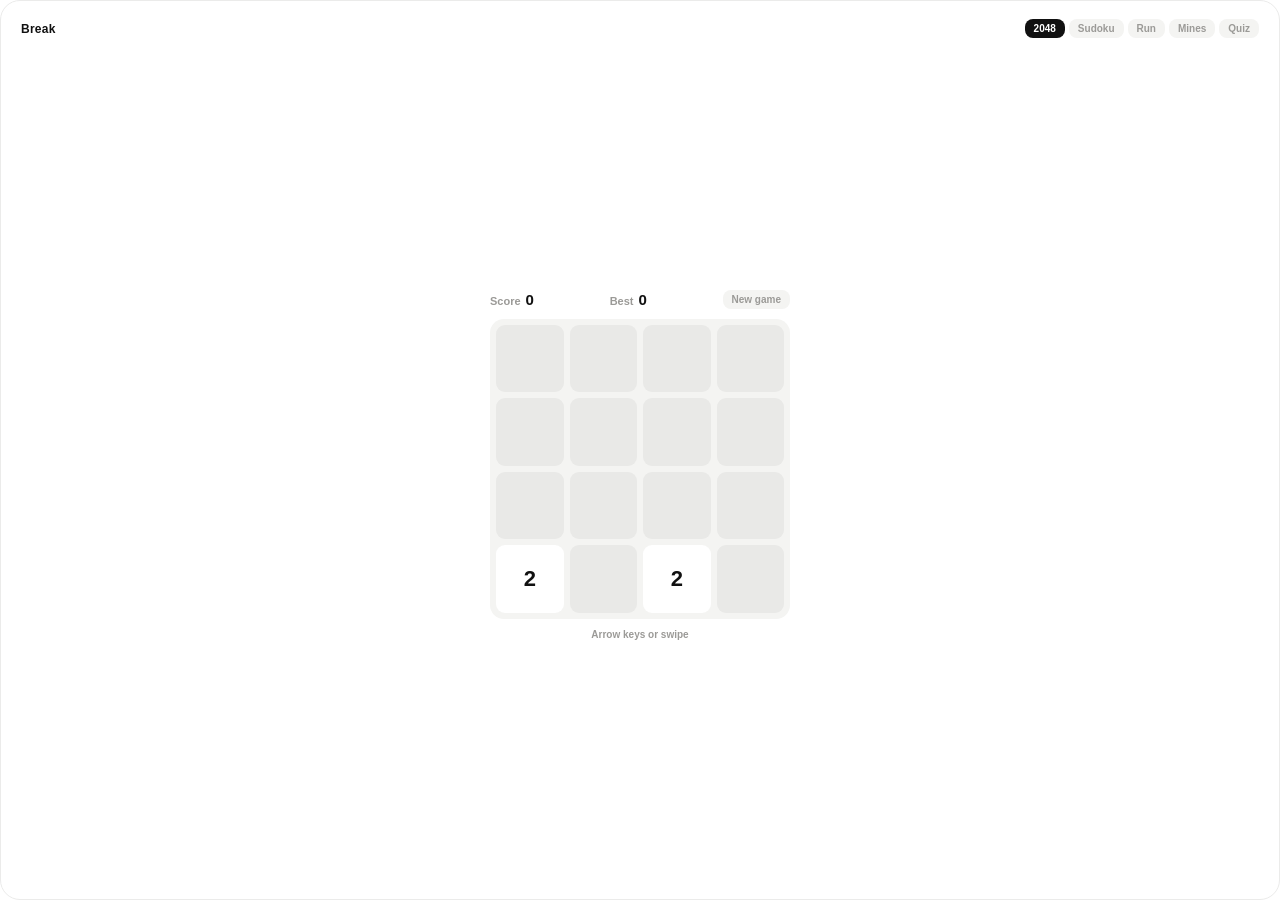
==== commit 531ca37a: "Break: add Minesweeper" ====
--- a/break.html
+++ b/break.html
@@ -31,10 +31,16 @@
 .np button:hover{background:var(--dot)}.np button.x{font-size:11px;color:var(--mute)}.np button.dn{opacity:.3}
 .sd .ov{border-radius:8px}
 .lv{border:0;background:transparent;font:inherit;font-size:11px;font-weight:700;color:var(--mute);cursor:pointer;padding:0 4px}.lv.on{color:var(--ink)}
-#qc{border:0;background:var(--chip);border-radius:8px;font-size:11px;font-weight:700;padding:4px 8px;color:var(--ink);text-transform:none;letter-spacing:0;cursor:pointer}.qt{align-items:center}#rc{width:min(100%,560px);aspect-ratio:600/180;cursor:pointer;touch-action:manipulation}#pr .bar{width:min(100%,560px);justify-content:flex-start;gap:18px}</style></head><body><div class="card"><div class="hd"><span>Break</span><span class="tabs"><button class="pill on" data-t="g">2048</button><button class="pill" data-t="s">Sudoku</button><button class="pill" data-t="r">Run</button><button class="pill" data-t="q">Quiz</button></span></div>
+#qc{border:0;background:var(--chip);border-radius:8px;font-size:11px;font-weight:700;padding:4px 8px;color:var(--ink);text-transform:none;letter-spacing:0;cursor:pointer}.qt{align-items:center}#rc{width:min(100%,560px);aspect-ratio:600/180;cursor:pointer;touch-action:manipulation}#pr .bar{width:min(100%,560px);justify-content:flex-start;gap:18px}.mb{position:relative;width:min(100%,320px,calc(100vh - 170px));aspect-ratio:1;display:grid;gap:2px;background:var(--line);border:2px solid var(--line);border-radius:10px;overflow:hidden;user-select:none;touch-action:manipulation}
+.mc{display:flex;align-items:center;justify-content:center;background:#dcdcd8;font-weight:800;font-size:clamp(9px,3.4vmin,15px);cursor:pointer;font-variant-numeric:tabular-nums}
+.mc:hover{background:#cfcfcb}.dark .mc{background:#3a3a3a}.dark .mc:hover{background:#474747}.dark .mc.o{background:var(--bg)}.mc.o{background:var(--bg);cursor:default}.mc.n1{color:#9a9a96}.mc.n2{color:#6a6a67}.mc.n3,.mc.n4,.mc.n5,.mc.n6,.mc.n7,.mc.n8{color:var(--ink)}
+.mc.b{background:var(--ink);color:var(--bg)}.mc.x{background:#e5484d;color:#fff}
+.mb .ov{border-radius:8px}#mfl.on{background:var(--ink);color:var(--bg)}
+#pm .bar{gap:6px}</style></head><body><div class="card"><div class="hd"><span>Break</span><span class="tabs"><button class="pill on" data-t="g">2048</button><button class="pill" data-t="s">Sudoku</button><button class="pill" data-t="r">Run</button><button class="pill" data-t="m">Mines</button><button class="pill" data-t="q">Quiz</button></span></div>
 <div class="pane on" id="pg"><div class="bar"><span>Score<b id="sc">0</b></span><span>Best<b id="bs">0</b></span><button class="pill" id="ng">New game</button></div><div class="g" id="g" tabindex="0" aria-label="2048 board. Use arrow keys."></div><div class="hint">Arrow keys or swipe</div></div>
 <div class="pane" id="ps"><div class="bar"><span id="lvs"><button class="lv" data-l="e">Easy</button><button class="lv" data-l="m">Medium</button><button class="lv" data-l="h">Hard</button></span><span>Mistakes<b id="mk">0</b></span><button class="pill" id="ns">New</button></div><div class="sd" id="sd" tabindex="0" aria-label="Sudoku board. Click a cell, then type 1 to 9."></div><div class="np" id="np"></div></div>
 <div class="pane" id="pr"><div class="bar"><span>Score<b id="rsc">0</b></span><span>Best<b id="rbs">0</b></span></div><canvas id="rc" width="600" height="180" aria-label="Runner game. Press space or tap to jump."></canvas><div class="hint">Space / ↑ or tap to jump · ↓ to duck</div></div>
+<div class="pane" id="pm"><div class="bar"><span id="mlv"><button class="lv" data-l="e">Easy</button><button class="lv" data-l="m">Medium</button><button class="lv" data-l="h">Hard</button></span><span>Mines<b id="mleft">0</b></span><span>Time<b id="mtm">0</b></span><button class="pill" id="mfl" aria-pressed="false">Flag</button></div><div class="mb" id="mb" aria-label="Minesweeper board. Click to open, right-click to flag."></div><div class="hint">Click to open · right-click or Flag mode to mark</div></div>
 <div class="pane" id="pq"><div class="q"><div class="qt"><select id="qc" aria-label="Course"></select><span><span id="qs"></span> <span id="qn"></span></span></div><div class="qq" id="qq"></div><div id="qo" style="display:flex;flex-direction:column;gap:6px"></div><button class="btn sm nx" id="qx">Next</button></div></div></div>
 <script src="w.js"></script><script>
 var $=W.$,G,S,over=false,best=+W.get('_g2048best',0)||0;
@@ -82,7 +88,7 @@
 if(v&&!SD.g[i]&&v!==SD.a[i])cl+=' bad';h+='<div class="'+cl+'" data-i="'+i+'">'+(v||'')+'</div>'}
 h+='<div class="ov'+(SD.w?' on':'')+'"><span>Solved!</span><button class="btn sm" id="as">New puzzle</button></div>';$('sd').innerHTML=h;$('mk').textContent=SD.m;
 var nh='';for(var d=1;d<=9;d++)nh+='<button data-n="'+d+'"'+(cnt[d]>=9?' class="dn"':'')+'>'+d+'</button>';$('np').innerHTML=nh+'<button class="x" data-n="0">Erase</button>';
-[].forEach.call(document.querySelectorAll('.lv'),function(b){b.classList.toggle('on',b.getAttribute('data-l')===SD.lv)})}
+[].forEach.call(document.querySelectorAll('#lvs .lv'),function(b){b.classList.toggle('on',b.getAttribute('data-l')===SD.lv)})}
 function put(n){if(!SD||SD.w||SL<0||SD.g[SL])return;if(n&&n!==SD.a[SL]&&SD.u[SL]!==n)SD.m++;SD.u[SL]=n;if(SD.u.join()===SD.a.join())SD.w=true;W.set('_sdk',SD);sdraw()}
 $('sd').onclick=function(e){if(e.target.id==='as'){gen(SD.lv);return}var c=e.target.closest('.sc');if(!c)return;SL=+c.getAttribute('data-i');sdraw();$('sd').focus()};
 $('np').onclick=function(e){var b=e.target.closest('button');if(b)put(+b.getAttribute('data-n'))};
@@ -115,5 +121,29 @@
 document.addEventListener('keydown',function(e){if(!R.on)return;if(e.key===' '||e.key==='ArrowUp'){e.preventDefault();if(!e.repeat)rjump()}else if(e.key==='ArrowDown'){e.preventDefault();R.duck=true}});
 document.addEventListener('keyup',function(e){if(e.key==='ArrowDown')R.duck=false});
 function ron(v){if(v&&!R.on){R.on=true;if(R.st==='run')R.st='idle';requestAnimationFrame(rframe)}else if(!v)R.on=false}
-document.querySelector('.tabs').onclick=function(e){var t=e.target.getAttribute('data-t');if(!t)return;[].forEach.call(this.children,function(b){b.classList.toggle('on',b===e.target)});$('pg').classList.toggle('on',t==='g');$('pq').classList.toggle('on',t==='q');$('ps').classList.toggle('on',t==='s');$('pr').classList.toggle('on',t==='r');ron(t==='r');if(t==='s'){if(!SD){var o=W.get('_sdk',null);if(o&&o.a&&o.u){SD=o;sdraw()}else gen('e')}$('sd').focus()}if(t==='q'){qsel();if(!$('qq').textContent)ask()}if(t==='g')$('g').focus()};
+
+var MS=null,mflag=false,mtim=null,MLV={e:[9,10],m:[12,24],h:[14,40]};
+function mnew(lv){lv=lv||(MS?MS.lv:'e');var n=MLV[lv][0];MS={lv:lv,n:n,k:MLV[lv][1],m:[],o:[],f:[],st:'new',t0:0,t:0};for(var i=0;i<n*n;i++){MS.m.push(0);MS.o.push(0);MS.f.push(0)}clearInterval(mtim);mdraw()}
+function mnb(i){var n=MS.n,r=Math.floor(i/n),c=i%n,a=[];for(var dr=-1;dr<=1;dr++)for(var dc=-1;dc<=1;dc++){if(!dr&&!dc)continue;var rr=r+dr,cc=c+dc;if(rr>=0&&rr<n&&cc>=0&&cc<n)a.push(rr*n+cc)}return a}
+function mcount(i){return mnb(i).filter(function(j){return MS.m[j]}).length}
+function mplace(safe){var n=MS.n,ban=[safe].concat(mnb(safe)),put=0;while(put<MS.k){var i=rnd(n*n);if(MS.m[i]||ban.indexOf(i)>=0)continue;MS.m[i]=1;put++}MS.st='play';MS.t0=Date.now();clearInterval(mtim);mtim=setInterval(function(){if(MS.st==='play'){$('mtm').textContent=Math.floor((Date.now()-MS.t0)/1000)}},1000)}
+function mopen(i){if(MS.st==='new')mplace(i);if(MS.st!=='play'||MS.o[i]||MS.f[i])return;if(MS.m[i]){MS.o[i]=1;MS.st='lost';MS.hit=i;clearInterval(mtim);return}
+var q=[i];while(q.length){var j=q.pop();if(MS.o[j])continue;MS.o[j]=1;MS.f[j]=0;if(!mcount(j))mnb(j).forEach(function(k){if(!MS.o[k]&&!MS.m[k])q.push(k)})}
+var closed=MS.o.filter(function(v){return !v}).length;if(closed===MS.k){MS.st='won';clearInterval(mtim);var bk='_minebest_'+MS.lv,tt=Math.floor((Date.now()-MS.t0)/1000),bb=+W.get(bk,0);if(!bb||tt<bb)W.set(bk,tt)}}
+function mchord(i){var nb=mnb(i),fl=nb.filter(function(j){return MS.f[j]}).length;if(fl===mcount(i))nb.forEach(function(j){if(!MS.o[j]&&!MS.f[j])mopen(j)})}
+function mdraw(){var n=MS.n,h='',fl=0;for(var i=0;i<n*n;i++){if(MS.f[i])fl++;var cl='mc',tx='';
+if(MS.o[i]){if(MS.m[i]){cl+=' x';tx='✸'}else{var k=mcount(i);cl+=' o'+(k?' n'+k:'');tx=k||''}}
+else if(MS.st==='lost'&&MS.m[i]){cl+=' b';tx='✸'}else if(MS.f[i])tx='⚑';
+h+='<div class="'+cl+'" data-i="'+i+'">'+tx+'</div>'}
+var bk=+W.get('_minebest_'+MS.lv,0);h+='<div class="ov'+(MS.st==='won'||MS.st==='lost'?' on':'')+'"><span>'+(MS.st==='won'?'Cleared!'+(bk?' Best '+bk+'s':''):'Boom')+'</span><button class="btn sm" id="mag">Play again</button></div>';
+var b=$('mb');b.style.gridTemplateColumns='repeat('+n+',1fr)';b.style.gridTemplateRows='repeat('+n+',1fr)';b.innerHTML=h;$('mleft').textContent=MS.k-fl;if(MS.st==='new')$('mtm').textContent='0';
+[].forEach.call(document.querySelectorAll('#mlv .lv'),function(x){x.classList.toggle('on',x.getAttribute('data-l')===MS.lv)});$('mfl').classList.toggle('on',mflag)}
+function mflagAt(i){if(MS.o[i]||MS.st==='won'||MS.st==='lost')return;MS.f[i]=MS.f[i]?0:1}
+$('mb').addEventListener('click',function(e){if(e.target.id==='mag'){mnew();return}var c=e.target.closest('.mc');if(!c)return;var i=+c.getAttribute('data-i');if(MS.st==='won'||MS.st==='lost')return;
+if(MS.o[i]){mchord(i)}else if(mflag)mflagAt(i);else mopen(i);mdraw()});
+$('mb').addEventListener('contextmenu',function(e){var c=e.target.closest('.mc');if(!c)return;e.preventDefault();mflagAt(+c.getAttribute('data-i'));mdraw()});
+var mlp=null;$('mb').addEventListener('touchstart',function(e){var c=e.target.closest('.mc');if(!c)return;mlp=setTimeout(function(){mlp='done';mflagAt(+c.getAttribute('data-i'));mdraw()},450)},{passive:true});
+$('mb').addEventListener('touchend',function(e){if(mlp==='done'){e.preventDefault()}clearTimeout(mlp);mlp=null});
+$('mlv').onclick=function(e){var l=e.target.getAttribute('data-l');if(l)mnew(l)};$('mfl').onclick=function(){mflag=!mflag;this.setAttribute('aria-pressed',mflag);mdraw()};
+document.querySelector('.tabs').onclick=function(e){var t=e.target.getAttribute('data-t');if(!t)return;[].forEach.call(this.children,function(b){b.classList.toggle('on',b===e.target)});$('pg').classList.toggle('on',t==='g');$('pq').classList.toggle('on',t==='q');$('ps').classList.toggle('on',t==='s');$('pr').classList.toggle('on',t==='r');$('pm').classList.toggle('on',t==='m');if(t==='m'&&!MS)mnew('e');ron(t==='r');if(t==='s'){if(!SD){var o=W.get('_sdk',null);if(o&&o.a&&o.u){SD=o;sdraw()}else gen('e')}$('sd').focus()}if(t==='q'){qsel();if(!$('qq').textContent)ask()}if(t==='g')$('g').focus()};
 </script></body></html>
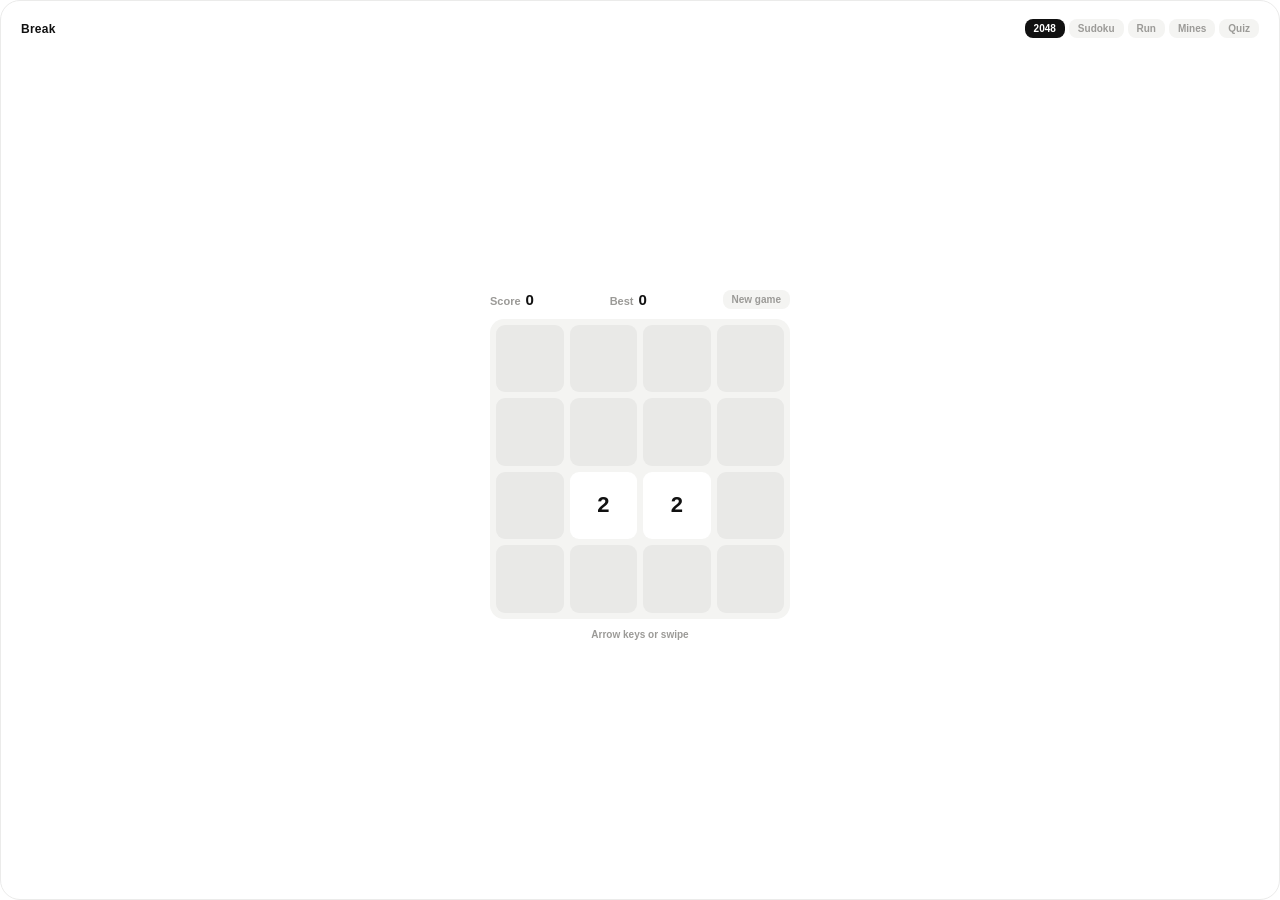
==== commit a51a57c5: "Mines: bigger boards, Evil level" ====
--- a/break.html
+++ b/break.html
@@ -31,16 +31,16 @@
 .np button:hover{background:var(--dot)}.np button.x{font-size:11px;color:var(--mute)}.np button.dn{opacity:.3}
 .sd .ov{border-radius:8px}
 .lv{border:0;background:transparent;font:inherit;font-size:11px;font-weight:700;color:var(--mute);cursor:pointer;padding:0 4px}.lv.on{color:var(--ink)}
-#qc{border:0;background:var(--chip);border-radius:8px;font-size:11px;font-weight:700;padding:4px 8px;color:var(--ink);text-transform:none;letter-spacing:0;cursor:pointer}.qt{align-items:center}#rc{width:min(100%,560px);aspect-ratio:600/180;cursor:pointer;touch-action:manipulation}#pr .bar{width:min(100%,560px);justify-content:flex-start;gap:18px}.mb{position:relative;width:min(100%,320px,calc(100vh - 170px));aspect-ratio:1;display:grid;gap:2px;background:var(--line);border:2px solid var(--line);border-radius:10px;overflow:hidden;user-select:none;touch-action:manipulation}
-.mc{display:flex;align-items:center;justify-content:center;background:#dcdcd8;font-weight:800;font-size:clamp(9px,3.4vmin,15px);cursor:pointer;font-variant-numeric:tabular-nums}
+#qc{border:0;background:var(--chip);border-radius:8px;font-size:11px;font-weight:700;padding:4px 8px;color:var(--ink);text-transform:none;letter-spacing:0;cursor:pointer}.qt{align-items:center}#rc{width:min(100%,560px);aspect-ratio:600/180;cursor:pointer;touch-action:manipulation}#pr .bar{width:min(100%,560px);justify-content:flex-start;gap:18px}.mb{position:relative;width:min(100%,calc(var(--n,9)*36px),calc(100vh - 150px));aspect-ratio:1;display:grid;gap:2px;background:var(--line);border:2px solid var(--line);border-radius:10px;overflow:hidden;user-select:none;touch-action:manipulation}
+.mc{display:flex;align-items:center;justify-content:center;background:#dcdcd8;font-weight:800;font-size:clamp(10px,calc(min(100vw,100vh - 150px)/var(--n,9)*0.48),17px);cursor:pointer;font-variant-numeric:tabular-nums}
 .mc:hover{background:#cfcfcb}.dark .mc{background:#3a3a3a}.dark .mc:hover{background:#474747}.dark .mc.o{background:var(--bg)}.mc.o{background:var(--bg);cursor:default}.mc.n1{color:#9a9a96}.mc.n2{color:#6a6a67}.mc.n3,.mc.n4,.mc.n5,.mc.n6,.mc.n7,.mc.n8{color:var(--ink)}
 .mc.b{background:var(--ink);color:var(--bg)}.mc.x{background:#e5484d;color:#fff}
 .mb .ov{border-radius:8px}#mfl.on{background:var(--ink);color:var(--bg)}
-#pm .bar{gap:6px}</style></head><body><div class="card"><div class="hd"><span>Break</span><span class="tabs"><button class="pill on" data-t="g">2048</button><button class="pill" data-t="s">Sudoku</button><button class="pill" data-t="r">Run</button><button class="pill" data-t="m">Mines</button><button class="pill" data-t="q">Quiz</button></span></div>
+#pm .bar{gap:10px;width:min(100%,560px);flex-wrap:wrap;justify-content:center}#mlv{white-space:nowrap}</style></head><body><div class="card"><div class="hd"><span>Break</span><span class="tabs"><button class="pill on" data-t="g">2048</button><button class="pill" data-t="s">Sudoku</button><button class="pill" data-t="r">Run</button><button class="pill" data-t="m">Mines</button><button class="pill" data-t="q">Quiz</button></span></div>
 <div class="pane on" id="pg"><div class="bar"><span>Score<b id="sc">0</b></span><span>Best<b id="bs">0</b></span><button class="pill" id="ng">New game</button></div><div class="g" id="g" tabindex="0" aria-label="2048 board. Use arrow keys."></div><div class="hint">Arrow keys or swipe</div></div>
 <div class="pane" id="ps"><div class="bar"><span id="lvs"><button class="lv" data-l="e">Easy</button><button class="lv" data-l="m">Medium</button><button class="lv" data-l="h">Hard</button></span><span>Mistakes<b id="mk">0</b></span><button class="pill" id="ns">New</button></div><div class="sd" id="sd" tabindex="0" aria-label="Sudoku board. Click a cell, then type 1 to 9."></div><div class="np" id="np"></div></div>
 <div class="pane" id="pr"><div class="bar"><span>Score<b id="rsc">0</b></span><span>Best<b id="rbs">0</b></span></div><canvas id="rc" width="600" height="180" aria-label="Runner game. Press space or tap to jump."></canvas><div class="hint">Space / ↑ or tap to jump · ↓ to duck</div></div>
-<div class="pane" id="pm"><div class="bar"><span id="mlv"><button class="lv" data-l="e">Easy</button><button class="lv" data-l="m">Medium</button><button class="lv" data-l="h">Hard</button></span><span>Mines<b id="mleft">0</b></span><span>Time<b id="mtm">0</b></span><button class="pill" id="mfl" aria-pressed="false">Flag</button></div><div class="mb" id="mb" aria-label="Minesweeper board. Click to open, right-click to flag."></div><div class="hint">Click to open · right-click or Flag mode to mark</div></div>
+<div class="pane" id="pm"><div class="bar"><span id="mlv"><button class="lv" data-l="e">Easy</button><button class="lv" data-l="m">Medium</button><button class="lv" data-l="h">Hard</button><button class="lv" data-l="x">Evil</button></span><span>Mines<b id="mleft">0</b></span><span>Time<b id="mtm">0</b></span><button class="pill" id="mfl" aria-pressed="false">Flag</button></div><div class="mb" id="mb" aria-label="Minesweeper board. Click to open, right-click to flag."></div><div class="hint">Click to open · right-click or Flag mode to mark</div></div>
 <div class="pane" id="pq"><div class="q"><div class="qt"><select id="qc" aria-label="Course"></select><span><span id="qs"></span> <span id="qn"></span></span></div><div class="qq" id="qq"></div><div id="qo" style="display:flex;flex-direction:column;gap:6px"></div><button class="btn sm nx" id="qx">Next</button></div></div></div>
 <script src="w.js"></script><script>
 var $=W.$,G,S,over=false,best=+W.get('_g2048best',0)||0;
@@ -122,7 +122,7 @@
 document.addEventListener('keyup',function(e){if(e.key==='ArrowDown')R.duck=false});
 function ron(v){if(v&&!R.on){R.on=true;if(R.st==='run')R.st='idle';requestAnimationFrame(rframe)}else if(!v)R.on=false}
 
-var MS=null,mflag=false,mtim=null,MLV={e:[9,10],m:[12,24],h:[14,40]};
+var MS=null,mflag=false,mtim=null,MLV={e:[9,10],m:[12,24],h:[14,40],x:[18,72]};
 function mnew(lv){lv=lv||(MS?MS.lv:'e');var n=MLV[lv][0];MS={lv:lv,n:n,k:MLV[lv][1],m:[],o:[],f:[],st:'new',t0:0,t:0};for(var i=0;i<n*n;i++){MS.m.push(0);MS.o.push(0);MS.f.push(0)}clearInterval(mtim);mdraw()}
 function mnb(i){var n=MS.n,r=Math.floor(i/n),c=i%n,a=[];for(var dr=-1;dr<=1;dr++)for(var dc=-1;dc<=1;dc++){if(!dr&&!dc)continue;var rr=r+dr,cc=c+dc;if(rr>=0&&rr<n&&cc>=0&&cc<n)a.push(rr*n+cc)}return a}
 function mcount(i){return mnb(i).filter(function(j){return MS.m[j]}).length}
@@ -136,7 +136,7 @@
 else if(MS.st==='lost'&&MS.m[i]){cl+=' b';tx='✸'}else if(MS.f[i])tx='⚑';
 h+='<div class="'+cl+'" data-i="'+i+'">'+tx+'</div>'}
 var bk=+W.get('_minebest_'+MS.lv,0);h+='<div class="ov'+(MS.st==='won'||MS.st==='lost'?' on':'')+'"><span>'+(MS.st==='won'?'Cleared!'+(bk?' Best '+bk+'s':''):'Boom')+'</span><button class="btn sm" id="mag">Play again</button></div>';
-var b=$('mb');b.style.gridTemplateColumns='repeat('+n+',1fr)';b.style.gridTemplateRows='repeat('+n+',1fr)';b.innerHTML=h;$('mleft').textContent=MS.k-fl;if(MS.st==='new')$('mtm').textContent='0';
+var b=$('mb');b.style.setProperty('--n',n);b.style.gridTemplateColumns='repeat('+n+',1fr)';b.style.gridTemplateRows='repeat('+n+',1fr)';b.innerHTML=h;$('mleft').textContent=MS.k-fl;if(MS.st==='new')$('mtm').textContent='0';
 [].forEach.call(document.querySelectorAll('#mlv .lv'),function(x){x.classList.toggle('on',x.getAttribute('data-l')===MS.lv)});$('mfl').classList.toggle('on',mflag)}
 function mflagAt(i){if(MS.o[i]||MS.st==='won'||MS.st==='lost')return;MS.f[i]=MS.f[i]?0:1}
 $('mb').addEventListener('click',function(e){if(e.target.id==='mag'){mnew();return}var c=e.target.closest('.mc');if(!c)return;var i=+c.getAttribute('data-i');if(MS.st==='won'||MS.st==='lost')return;
